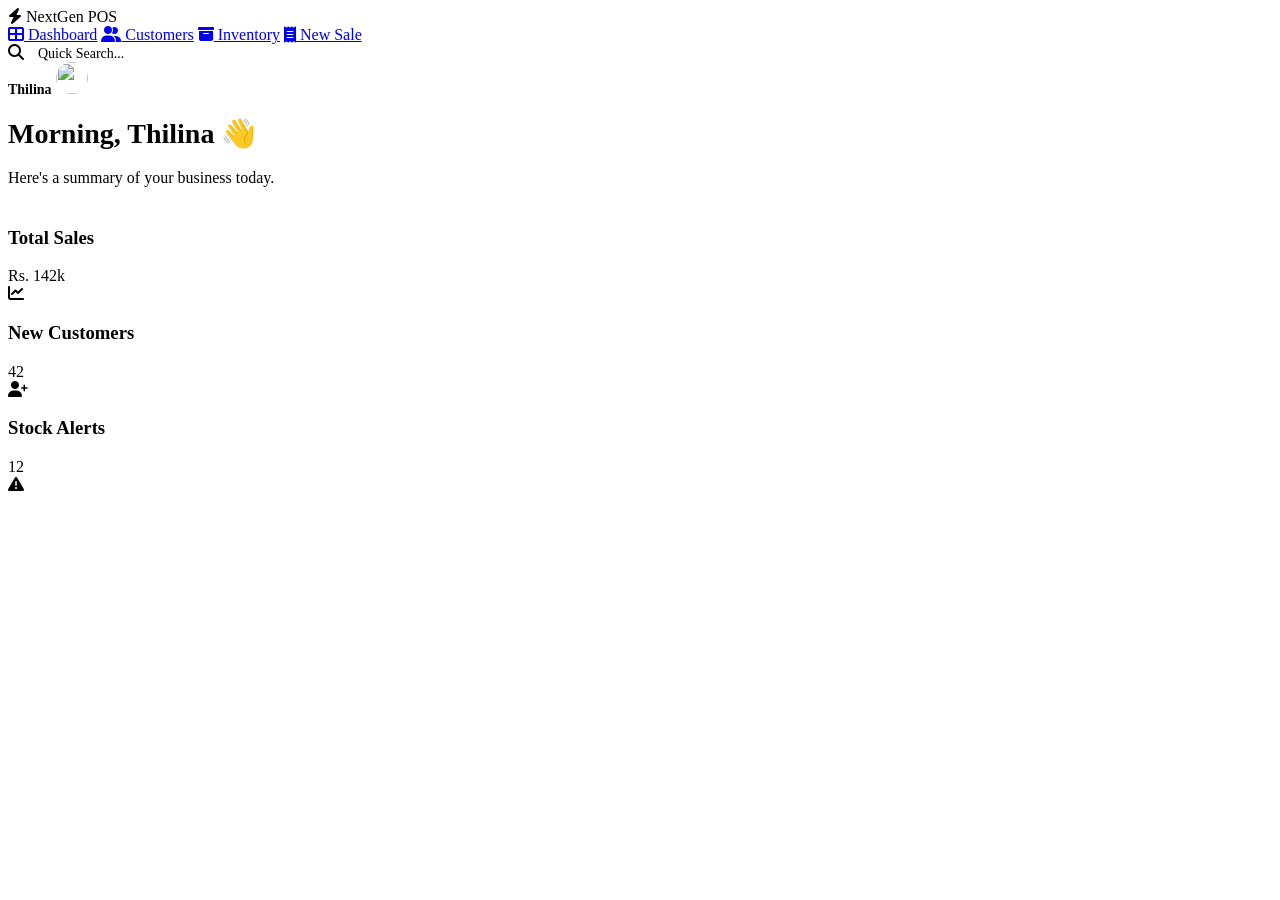
==== Frontend/Pages/index.html @ 0ad05f9b "feat(frontend) : create a dashboard UI" ====
<!doctype html>
<html lang="en">
  <head>
    <meta charset="UTF-8" />
    <meta name="viewport" content="width=device-width, initial-scale=1.0" />
    <title>NextGen POS - Dashboard</title>
    <link
      href="https://fonts.googleapis.com/css2?family=Plus+Jakarta+Sans:wght@300;400;600;700&display=swap"
      rel="stylesheet"
    />
    <link
      rel="stylesheet"
      href="https://cdnjs.cloudflare.com/ajax/libs/font-awesome/6.4.0/css/all.min.css"
    />
    <link rel="stylesheet" href="/Styles/dashboard.css" />
  </head>
  <body>
    <aside class="sidebar">
      <div class="brand">
        <i class="fas fa-bolt"></i>
        <span>NextGen POS</span>
      </div>
      <nav class="nav-menu">
        <a href="index.html" class="nav-item active"
          ><i class="fas fa-th-large"></i> Dashboard</a
        >
        <a href="customer.html" class="nav-item"
          ><i class="fas fa-user-group"></i> Customers</a
        >
        <a href="item.html" class="nav-item"
          ><i class="fas fa-box-archive"></i> Inventory</a
        >
        <a href="order.html" class="nav-item"
          ><i class="fas fa-receipt"></i> New Sale</a
        >
      </nav>
    </aside>

    <main class="main">
      <header>
        <div class="search-bar">
          <i class="fas fa-search" style="color: var(--secondary)"></i>
          <span
            style="color: var(--secondary); margin-left: 10px; font-size: 14px"
            >Quick Search...</span
          >
        </div>
        <div class="profile">
          <span style="font-weight: 600; font-size: 14px">Thilina</span>
          <img
            src="https://ui-avatars.com/api/?name=Thilina&background=6366f1&color=fff"
            style="width: 32px; height: 32px; border-radius: 50%"
          />
        </div>
      </header>

      <div class="container">
        <div style="margin-bottom: 40px">
          <h1 style="font-size: 28px; font-weight: 700">Morning, Thilina 👋</h1>
          <p style="color: var(--secondary)">
            Here's a summary of your business today.
          </p>
        </div>

        <div class="stats-grid">
          <div class="glass-card">
            <div class="stat-info">
              <h3>Total Sales</h3>
              <div class="value">Rs. 142k</div>
            </div>
            <div class="stat-icon bg-blue">
              <i class="fas fa-chart-line"></i>
            </div>
          </div>

          <div class="glass-card">
            <div class="stat-info">
              <h3>New Customers</h3>
              <div class="value">42</div>
            </div>
            <div class="stat-icon bg-emerald">
              <i class="fas fa-user-plus"></i>
            </div>
          </div>

          <div class="glass-card">
            <div class="stat-info">
              <h3>Stock Alerts</h3>
              <div class="value">12</div>
            </div>
            <div class="stat-icon bg-amber">
              <i class="fas fa-triangle-exclamation"></i>
            </div>
          </div>
        </div>
      </div>
    </main>
  </body>
</html>
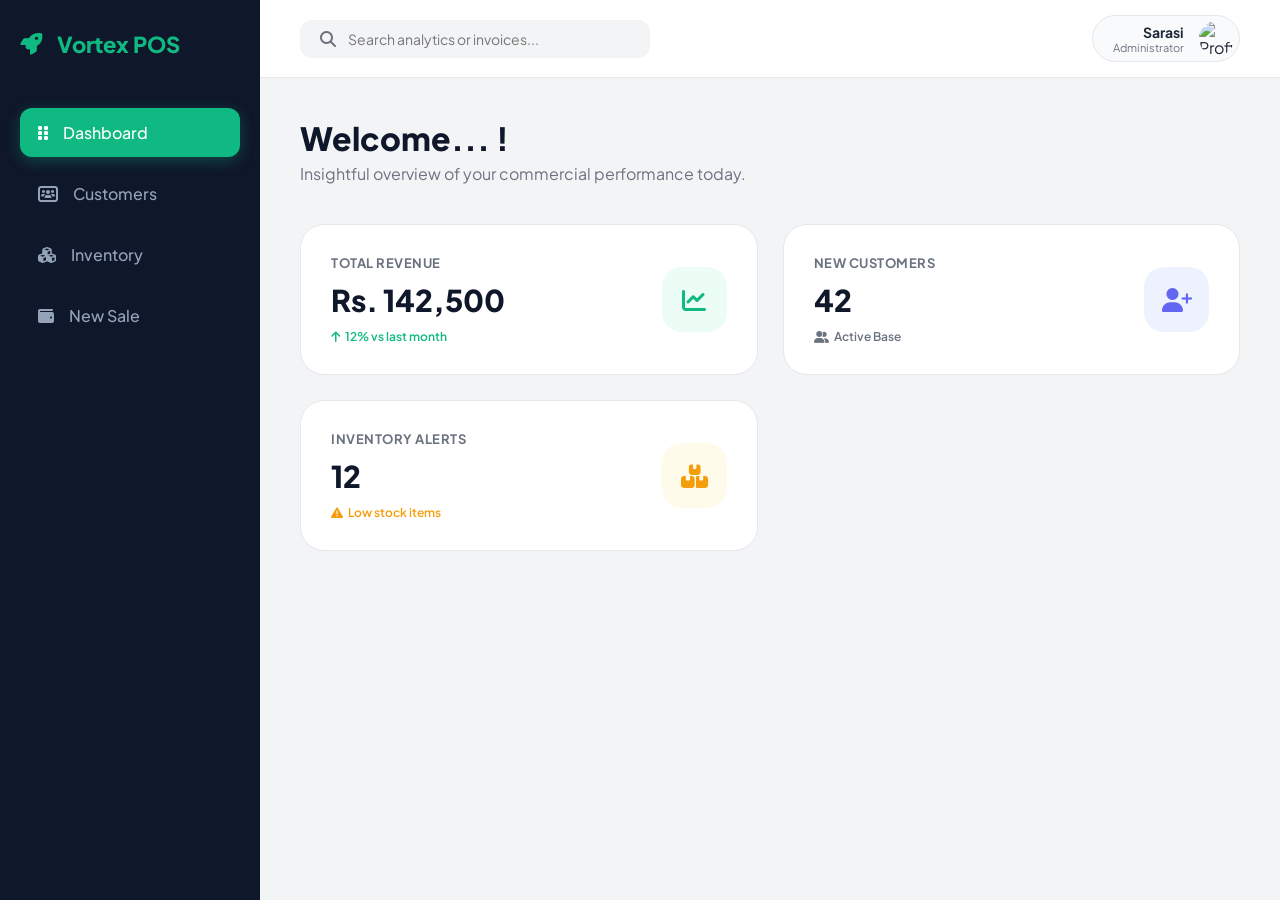
==== commit 0ea1e6f2: "Initial commit - Vortex POS UI Updated" ====
--- a/Frontend/Pages/index.html
+++ b/Frontend/Pages/index.html
@@ -1,99 +1,90 @@
 <!doctype html>
 <html lang="en">
-  <head>
-    <meta charset="UTF-8" />
-    <meta name="viewport" content="width=device-width, initial-scale=1.0" />
-    <title>NextGen POS - Dashboard</title>
-    <link
-      href="https://fonts.googleapis.com/css2?family=Plus+Jakarta+Sans:wght@300;400;600;700&display=swap"
-      rel="stylesheet"
-    />
-    <link
-      rel="stylesheet"
-      href="https://cdnjs.cloudflare.com/ajax/libs/font-awesome/6.4.0/css/all.min.css"
-    />
-    <link rel="stylesheet" href="/Styles/dashboard.css" />
-  </head>
-  <body>
-    <aside class="sidebar">
-      <div class="brand">
-        <i class="fas fa-bolt"></i>
-        <span>NextGen POS</span>
+<head>
+  <meta charset="UTF-8" />
+  <meta name="viewport" content="width=device-width, initial-scale=1.0" />
+  <title>Vortex POS - Intelligence Dashboard</title>
+  <link href="https://fonts.googleapis.com/css2?family=Plus+Jakarta+Sans:wght@300;400;600;700&display=swap" rel="stylesheet" />
+  <link rel="stylesheet" href="https://cdnjs.cloudflare.com/ajax/libs/font-awesome/6.4.0/css/all.min.css" />
+  <link rel="stylesheet" href="/Frontend/Styles/dashboard.css" />
+</head>
+<body>
+<aside class="sidebar">
+  <div class="brand">
+    <i class="fas fa-rocket"></i><span>Vortex POS</span>
+  </div>
+  <nav class="nav-menu">
+    <a href="index.html" class="nav-item active">
+      <i class="fas fa-grip-vertical"></i> Dashboard
+    </a>
+    <a href="customer.html" class="nav-item">
+      <i class="fas fa-users-rectangle"></i> Customers
+    </a>
+    <a href="item.html" class="nav-item">
+      <i class="fas fa-cubes"></i> Inventory
+    </a>
+    <a href="order.html" class="nav-item">
+      <i class="fas fa-wallet"></i> New Sale
+    </a>
+  </nav>
+</aside>
+
+<main class="main">
+  <header>
+    <div class="search-bar">
+      <i class="fas fa-search"></i>
+      <input type="text" placeholder="Search analytics or invoices..." />
+    </div>
+    <div class="profile-chip">
+      <div class="profile-info">
+        <span class="user-name">Sarasi</span>
+        <span class="user-role">Administrator</span>
       </div>
-      <nav class="nav-menu">
-        <a href="index.html" class="nav-item active"
-          ><i class="fas fa-th-large"></i> Dashboard</a
-        >
-        <a href="customer.html" class="nav-item"
-          ><i class="fas fa-user-group"></i> Customers</a
-        >
-        <a href="item.html" class="nav-item"
-          ><i class="fas fa-box-archive"></i> Inventory</a
-        >
-        <a href="order.html" class="nav-item"
-          ><i class="fas fa-receipt"></i> New Sale</a
-        >
-      </nav>
-    </aside>
+      <img src="https://ui-avatars.com/api/?name=Thilina&background=10b981&color=fff" alt="Profile" />
+    </div>
+  </header>
 
-    <main class="main">
-      <header>
-        <div class="search-bar">
-          <i class="fas fa-search" style="color: var(--secondary)"></i>
-          <span
-            style="color: var(--secondary); margin-left: 10px; font-size: 14px"
-            >Quick Search...</span
-          >
+  <div class="container">
+    <div class="welcome-section">
+      <h1>Welcome... !</h1>
+      <p>Insightful overview of your commercial performance today.</p>
+    </div>
+
+    <div class="stats-grid">
+      <div class="stat-card">
+        <div class="stat-content">
+          <p class="stat-label">Total Revenue</p>
+          <h2 class="stat-value">Rs. 142,500</h2>
+          <span class="stat-trend up"><i class="fas fa-arrow-up"></i> 12% vs last month</span>
         </div>
-        <div class="profile">
-          <span style="font-weight: 600; font-size: 14px">Thilina</span>
-          <img
-            src="https://ui-avatars.com/api/?name=Thilina&background=6366f1&color=fff"
-            style="width: 32px; height: 32px; border-radius: 50%"
-          />
-        </div>
-      </header>
-
-      <div class="container">
-        <div style="margin-bottom: 40px">
-          <h1 style="font-size: 28px; font-weight: 700">Morning, Thilina 👋</h1>
-          <p style="color: var(--secondary)">
-            Here's a summary of your business today.
-          </p>
-        </div>
-
-        <div class="stats-grid">
-          <div class="glass-card">
-            <div class="stat-info">
-              <h3>Total Sales</h3>
-              <div class="value">Rs. 142k</div>
-            </div>
-            <div class="stat-icon bg-blue">
-              <i class="fas fa-chart-line"></i>
-            </div>
-          </div>
-
-          <div class="glass-card">
-            <div class="stat-info">
-              <h3>New Customers</h3>
-              <div class="value">42</div>
-            </div>
-            <div class="stat-icon bg-emerald">
-              <i class="fas fa-user-plus"></i>
-            </div>
-          </div>
-
-          <div class="glass-card">
-            <div class="stat-info">
-              <h3>Stock Alerts</h3>
-              <div class="value">12</div>
-            </div>
-            <div class="stat-icon bg-amber">
-              <i class="fas fa-triangle-exclamation"></i>
-            </div>
-          </div>
+        <div class="stat-icon-box bg-emerald">
+          <i class="fas fa-chart-line"></i>
         </div>
       </div>
-    </main>
-  </body>
-</html>
+
+      <div class="stat-card">
+        <div class="stat-content">
+          <p class="stat-label">New Customers</p>
+          <h2 class="stat-value">42</h2>
+          <span class="stat-trend"><i class="fas fa-user-group"></i> Active Base</span>
+        </div>
+        <div class="stat-icon-box bg-indigo">
+          <i class="fas fa-user-plus"></i>
+        </div>
+      </div>
+
+      <div class="stat-card">
+        <div class="stat-content">
+          <p class="stat-label">Inventory Alerts</p>
+          <h2 class="stat-value">12</h2>
+          <span class="stat-trend down"><i class="fas fa-triangle-exclamation"></i> Low stock items</span>
+        </div>
+        <div class="stat-icon-box bg-amber">
+          <i class="fas fa-boxes-stacked"></i>
+        </div>
+      </div>
+    </div>
+  </div>
+</main>
+</body>
+</html>
--- a/Frontend/Styles/dashboard.css
+++ b/Frontend/Styles/dashboard.css
@@ -0,0 +1,175 @@
+:root {
+  --primary: #10b981;
+  --primary-dark: #059669;
+  --sidebar-dark: #0f172a;
+  --bg-light: #f3f4f6;
+  --text-main: #1f2937;
+  --text-muted: #6b7280;
+  --white: #ffffff;
+  --border-color: #e5e7eb;
+}
+
+* {
+  margin: 0;
+  padding: 0;
+  box-sizing: border-box;
+  font-family: 'Plus Jakarta Sans', sans-serif;
+}
+
+body {
+  background-color: var(--bg-light);
+  color: var(--text-main);
+  display: flex;
+  overflow-x: hidden;
+}
+
+/* Sidebar Transformation */
+.sidebar {
+  width: 260px;
+  background: var(--sidebar-dark);
+  height: 100vh;
+  padding: 30px 20px;
+  position: fixed;
+  color: white;
+}
+
+.brand {
+  display: flex;
+  align-items: center;
+  gap: 15px;
+  font-size: 22px;
+  font-weight: 800;
+  margin-bottom: 50px;
+  color: var(--primary);
+}
+
+.nav-menu {
+  display: flex;
+  flex-direction: column;
+  gap: 12px;
+}
+
+.nav-item {
+  text-decoration: none;
+  color: #94a3b8;
+  padding: 14px 18px;
+  border-radius: 12px;
+  display: flex;
+  align-items: center;
+  gap: 15px;
+  transition: 0.3s;
+  font-weight: 500;
+}
+
+.nav-item:hover, .nav-item.active {
+  background: rgba(16, 185, 129, 0.15);
+  color: var(--primary);
+}
+
+.nav-item.active {
+  background: var(--primary);
+  color: white;
+  box-shadow: 0 4px 15px rgba(16, 185, 129, 0.3);
+}
+
+/* Main Layout */
+.main {
+  margin-left: 260px;
+  width: calc(100% - 260px);
+  min-height: 100vh;
+}
+
+header {
+  padding: 15px 40px;
+  background: var(--white);
+  display: flex;
+  justify-content: space-between;
+  align-items: center;
+  border-bottom: 1px solid var(--border-color);
+  position: sticky;
+  top: 0;
+  z-index: 100;
+}
+
+.search-bar {
+  background: #f3f4f6;
+  padding: 10px 20px;
+  border-radius: 12px;
+  width: 350px;
+  display: flex;
+  align-items: center;
+  gap: 12px;
+}
+
+.search-bar i { color: var(--text-muted); }
+.search-bar input {
+  background: transparent;
+  border: none;
+  outline: none;
+  width: 100%;
+  font-size: 14px;
+}
+
+.profile-chip {
+  display: flex;
+  align-items: center;
+  gap: 15px;
+  padding: 5px 5px 5px 20px;
+  border-radius: 50px;
+  background: #f9fafb;
+  border: 1px solid var(--border-color);
+}
+
+.profile-info { text-align: right; }
+.user-name { display: block; font-weight: 700; font-size: 14px; }
+.user-role { display: block; font-size: 11px; color: var(--text-muted); }
+.profile-chip img { width: 35px; height: 35px; border-radius: 50%; }
+
+/* Container & Welcome */
+.container { padding: 40px; }
+.welcome-section { margin-bottom: 40px; }
+.welcome-section h1 { font-size: 32px; font-weight: 800; color: var(--sidebar-dark); }
+.welcome-section p { color: var(--text-muted); margin-top: 5px; }
+
+/* Stats Cards */
+.stats-grid {
+  display: grid;
+  grid-template-columns: repeat(auto-fit, minmax(320px, 1fr));
+  gap: 25px;
+}
+
+.stat-card {
+  background: var(--white);
+  padding: 30px;
+  border-radius: 24px;
+  border: 1px solid var(--border-color);
+  display: flex;
+  justify-content: space-between;
+  align-items: center;
+  transition: 0.3s cubic-bezier(0.4, 0, 0.2, 1);
+}
+
+.stat-card:hover {
+  transform: translateY(-10px);
+  box-shadow: 0 20px 25px -5px rgba(0, 0, 0, 0.05);
+}
+
+.stat-label { font-size: 13px; font-weight: 700; color: var(--text-muted); text-transform: uppercase; letter-spacing: 0.5px; }
+.stat-value { font-size: 30px; font-weight: 800; margin: 10px 0; color: var(--sidebar-dark); }
+.stat-trend { font-size: 12px; font-weight: 600; color: var(--text-muted); display: flex; align-items: center; gap: 5px; }
+.stat-trend.up { color: var(--primary); }
+.stat-trend.down { color: #f59e0b; }
+
+.stat-icon-box {
+  width: 65px;
+  height: 65px;
+  border-radius: 20px;
+  display: flex;
+  align-items: center;
+  justify-content: center;
+  font-size: 24px;
+}
+
+.bg-emerald { background: #ecfdf5; color: var(--primary); }
+.bg-indigo { background: #eef2ff; color: #6366f1; }
+.bg-amber { background: #fffbeb; color: #f59e0b; }
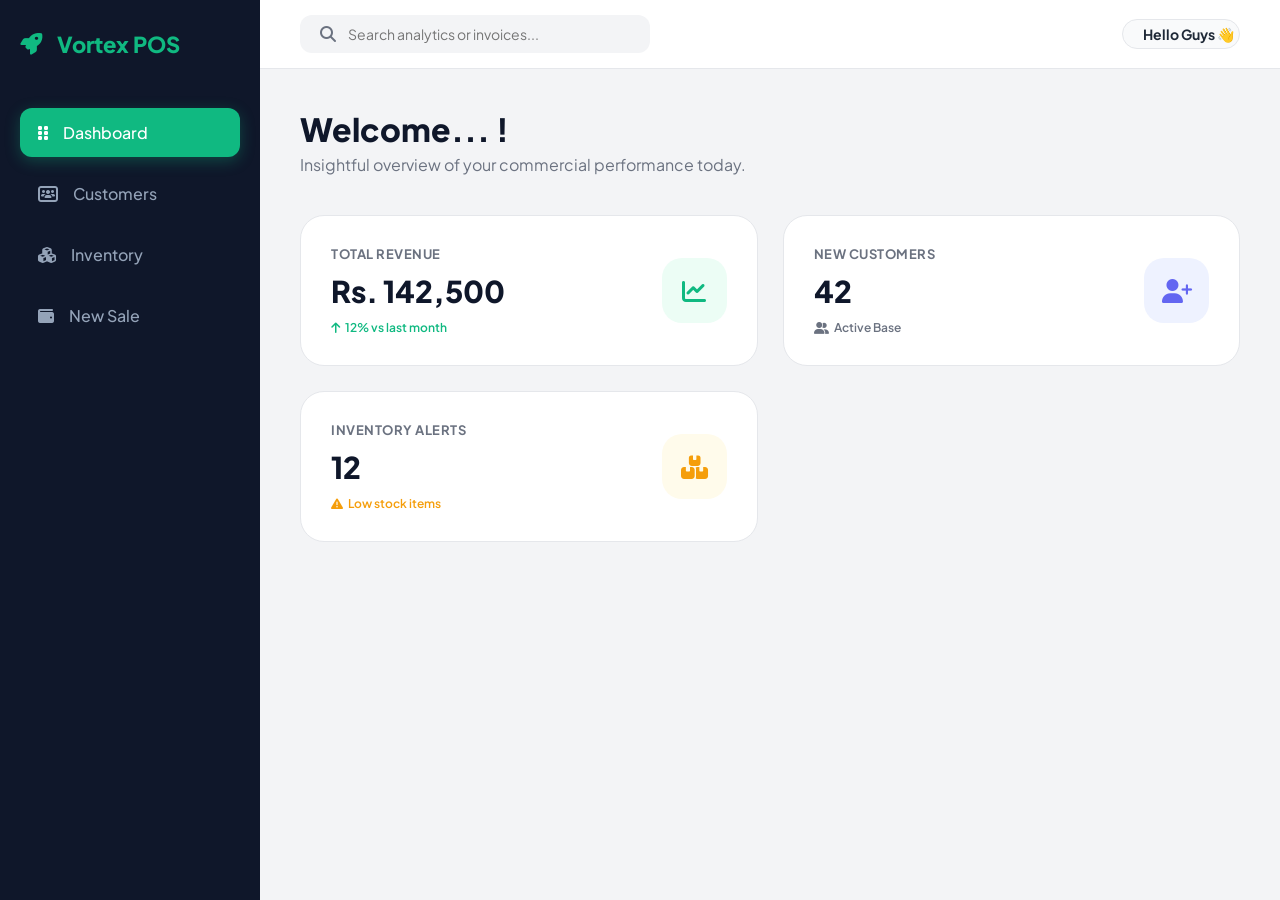
==== commit 31e84ba9: "Second Commit" ====
--- a/Frontend/Pages/index.html
+++ b/Frontend/Pages/index.html
@@ -37,10 +37,8 @@
     </div>
     <div class="profile-chip">
       <div class="profile-info">
-        <span class="user-name">Sarasi</span>
-        <span class="user-role">Administrator</span>
+        <span class="user-name">Hello Guys 👋</span>
       </div>
-      <img src="https://ui-avatars.com/api/?name=Thilina&background=10b981&color=fff" alt="Profile" />
     </div>
   </header>
 
